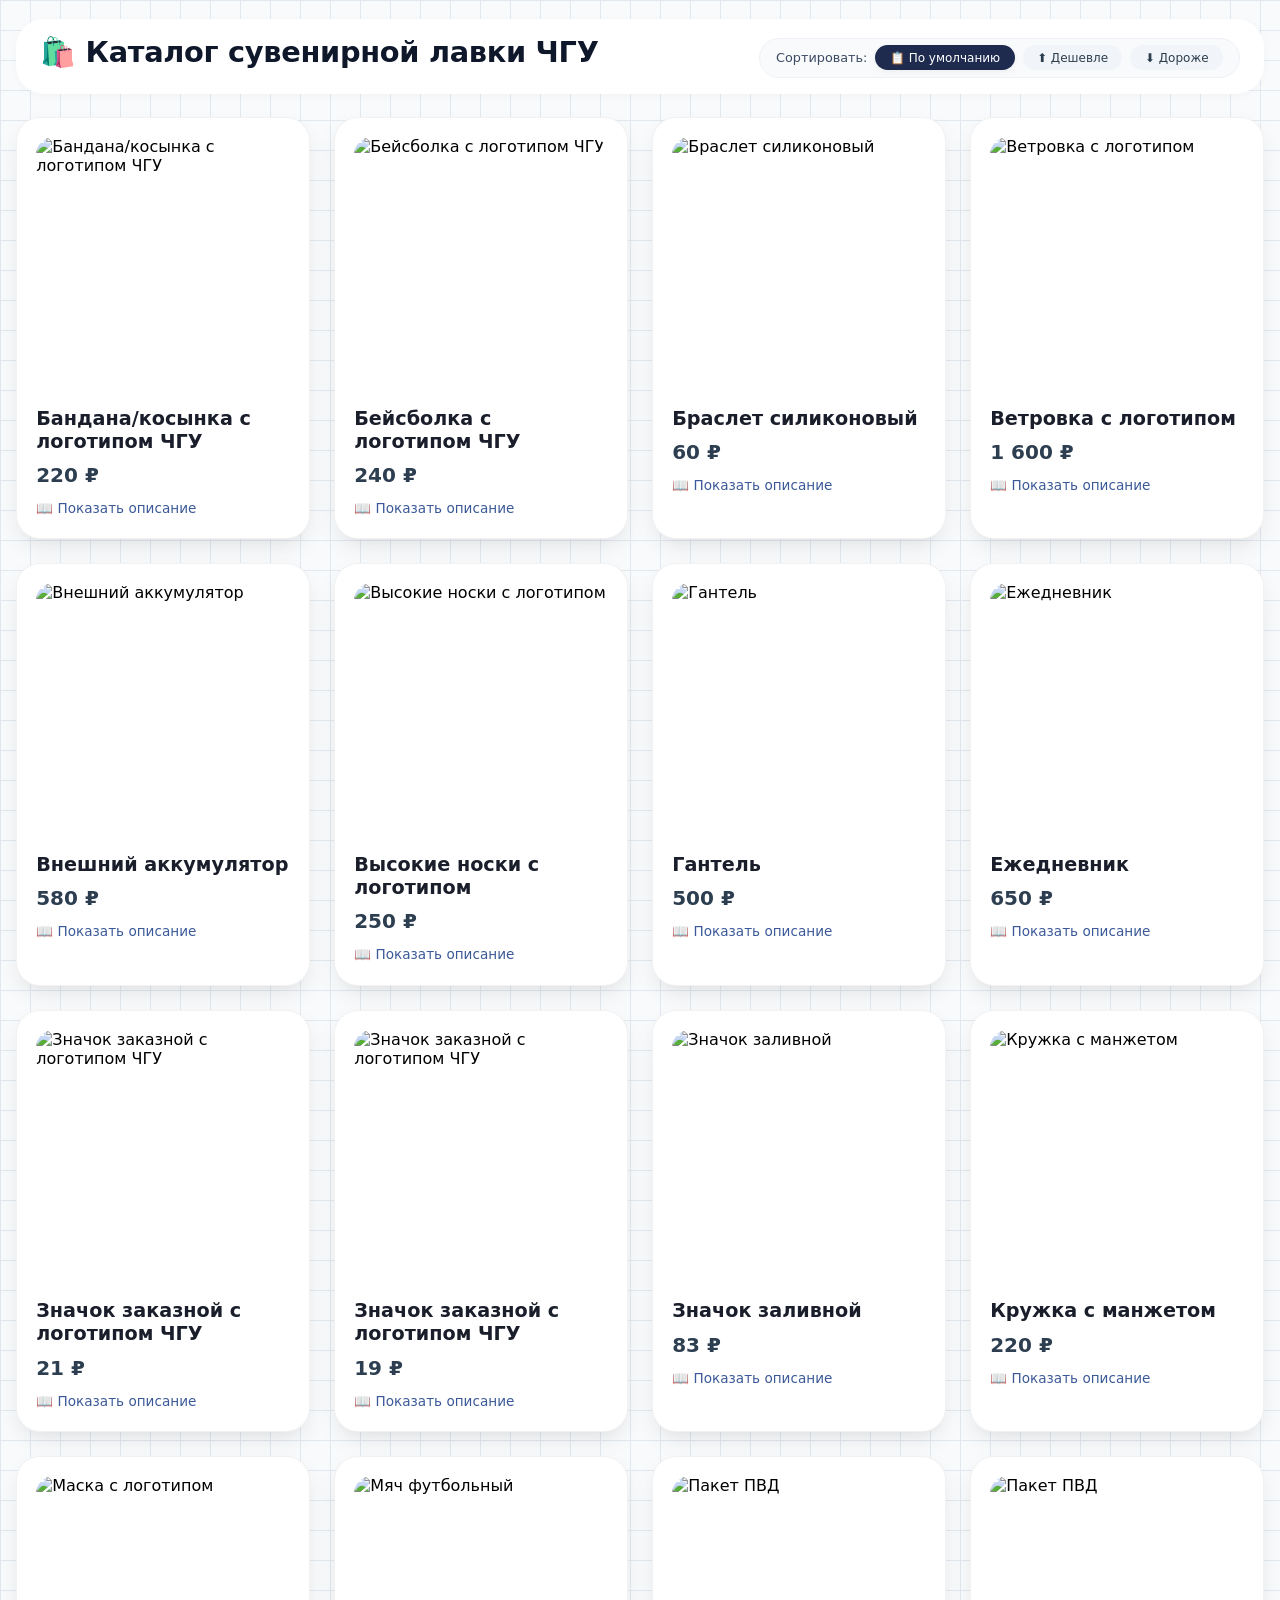
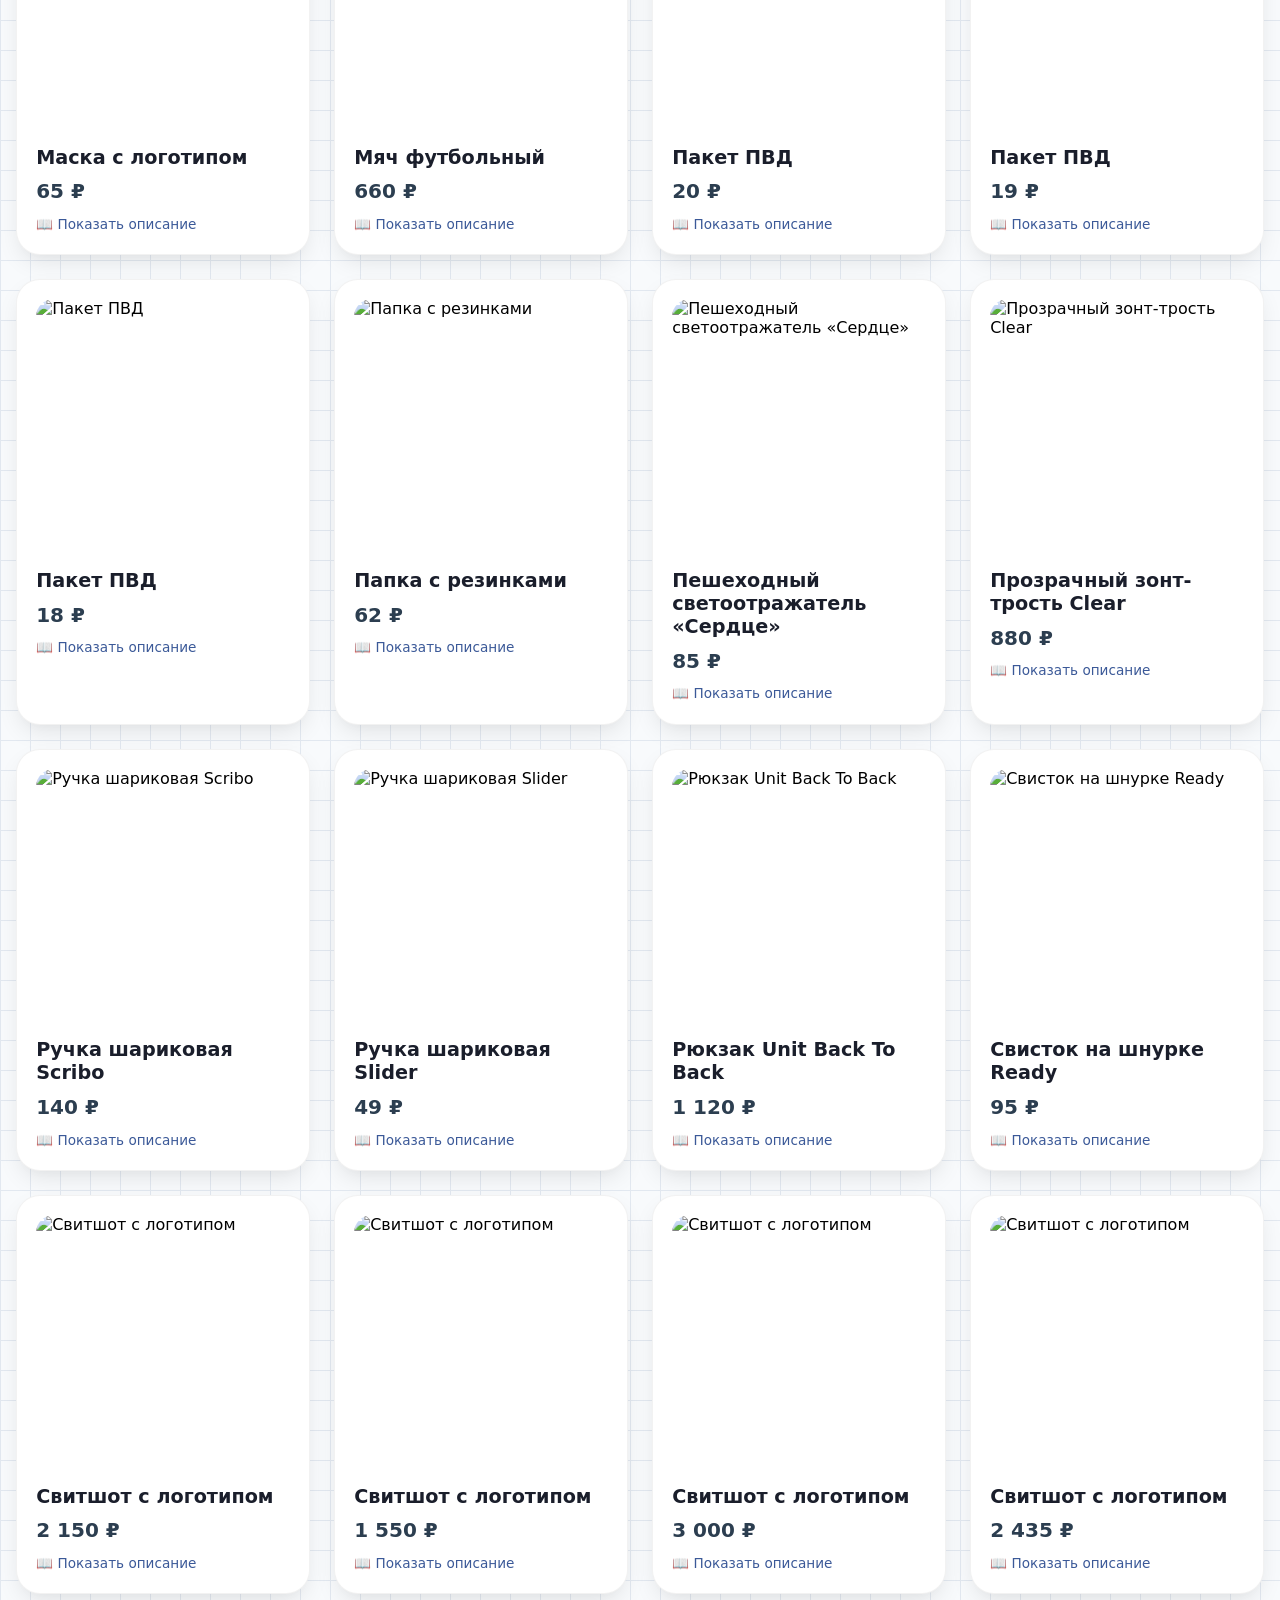
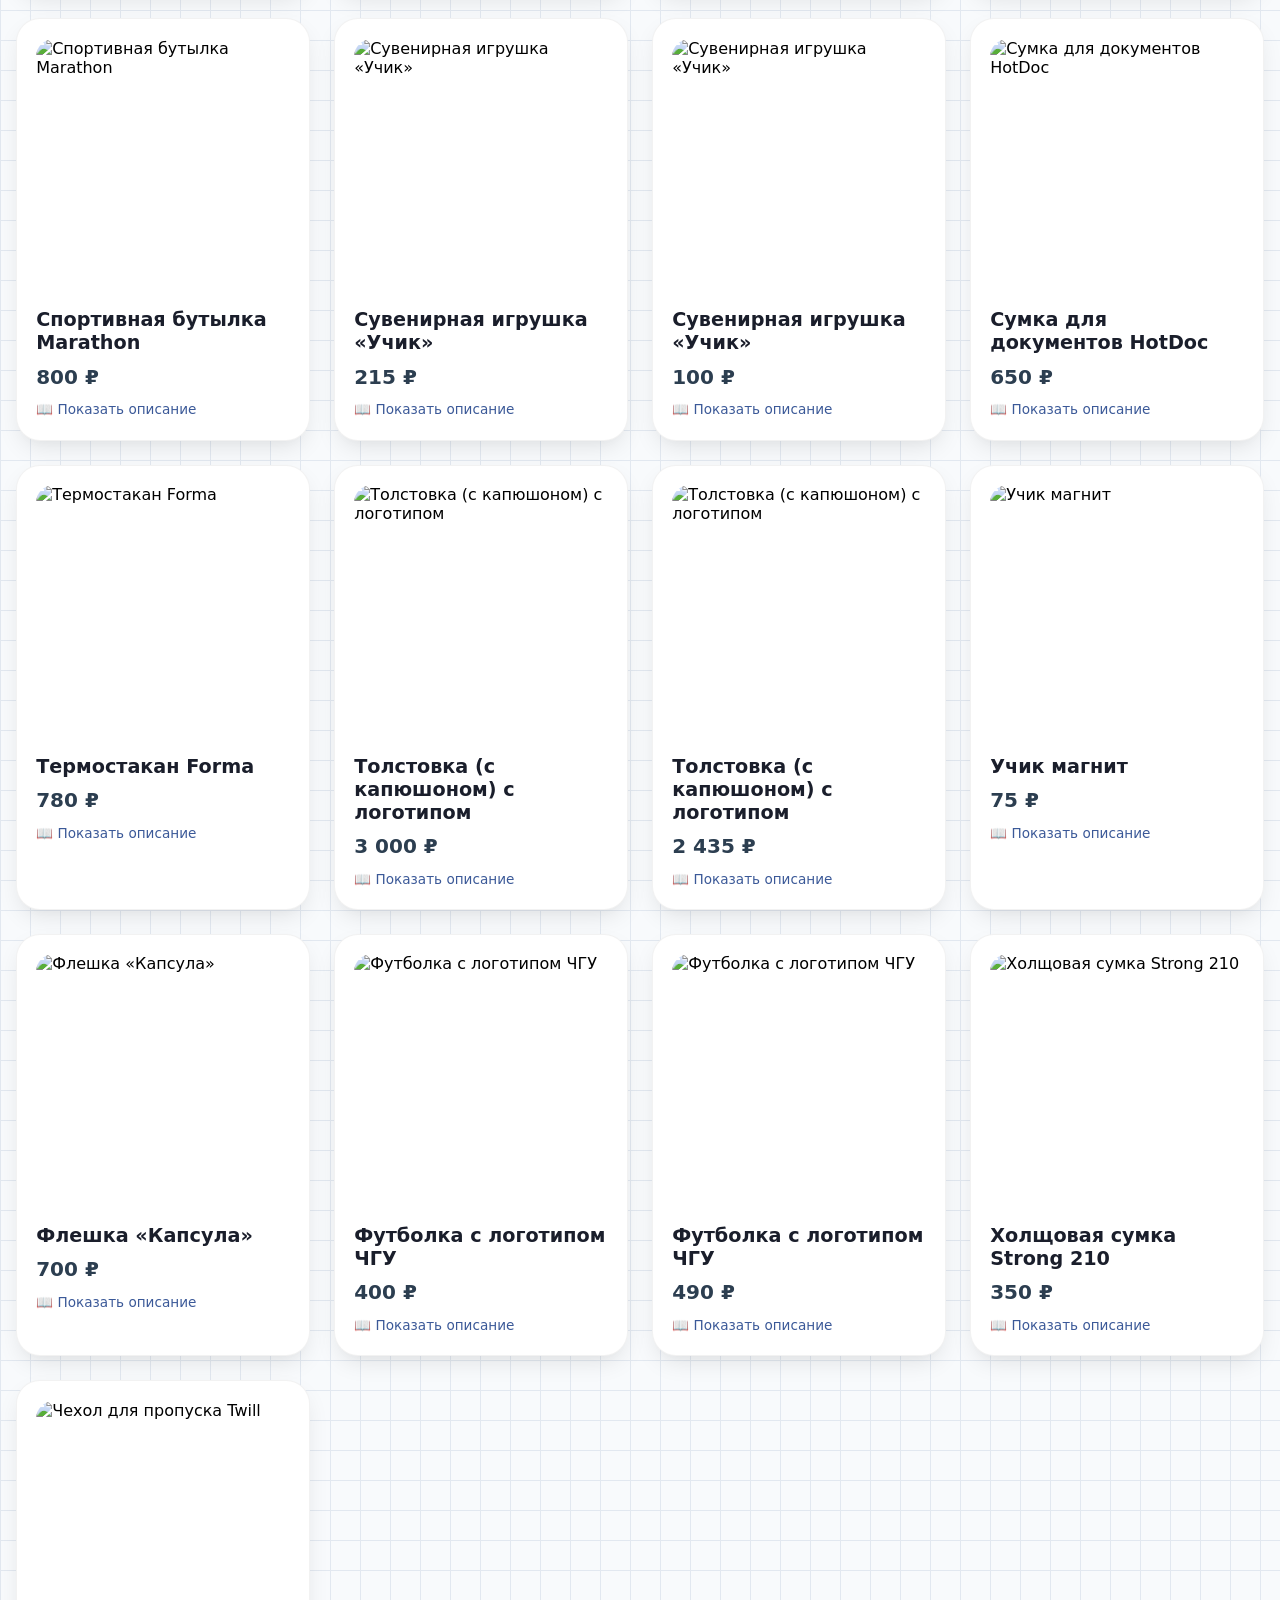
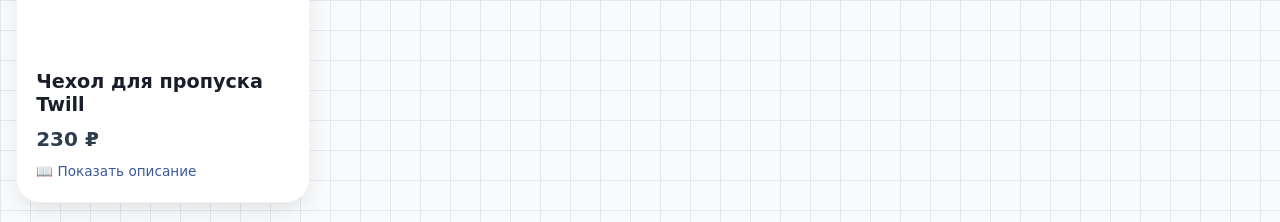
==== index.html @ 4b24e2fd "Add files via upload" ====
<!DOCTYPE html>
<html lang="ru">
<head>
    <meta charset="UTF-8">
    <meta name="viewport" content="width=device-width, initial-scale=1.0, maximum-scale=1.0, user-scalable=yes, viewport-fit=cover">
    <meta http-equiv="Cache-Control" content="no-cache, no-store, must-revalidate">
    <meta http-equiv="Pragma" content="no-cache">
    <meta http-equiv="Expires" content="0">
    <title>Маркет · Каталог</title>
    <link rel="stylesheet" href="style.css">
</head>
<body>
    <div class="app-layout">

        <section class="products-container">
            <div class="shop-header">
                <h1>🛍️ Каталог сувенирной лавки ЧГУ</h1>
                <div class="sort-bar">
                    <span class="sort-label">Сортировать:</span>
                    <button class="sort-btn active" data-sort="default">📋 По умолчанию</button>
                    <button class="sort-btn" data-sort="asc">⬆️ Дешевле</button>
                    <button class="sort-btn" data-sort="desc">⬇️ Дороже</button>
                </div>
            </div>
            <div id="productsGrid" class="products-grid">
                <div style="text-align: center; padding: 2rem;">Загрузка товаров...</div>
            </div>
        </section>

    </div>

    <script src="script.js"></script>
</body>
</html>
---- style.css ----
* {
    margin: 0;
    padding: 0;
    box-sizing: border-box;
    font-family: system-ui, 'Segoe UI', Roboto, 'Helvetica Neue', sans-serif;
}

body {
    background: #f8fafc;
    background-image: linear-gradient(to right, #e2e8f0 1px, transparent 1px),
                      linear-gradient(to bottom, #e2e8f0 1px, transparent 1px);
    background-size: 30px 30px;
    display: flex;
    flex-direction: column;
    align-items: center;
    padding: 1.2rem 1rem;
    min-height: 100vh;
}

.app-layout {
    display: flex;
    gap: 1.5rem;
    width: 100%;
    max-width: 1400px;
    align-items: flex-start;
}

.products-container {
    flex: 1;
    display: flex;
    flex-direction: column;
    gap: 1.2rem;
}

.shop-header {
    display: flex;
    justify-content: space-between;
    align-items: baseline;
    flex-wrap: wrap;
    gap: 1rem;
    margin-bottom: 0.25rem;
    background: white;
    padding: 1rem 1.5rem;
    border-radius: 28px;
    box-shadow: 0 2px 8px rgba(0,0,0,0.03);
}

.shop-header h1 {
    font-weight: 700;
    font-size: 1.8rem;
    color: #0f172a;
    letter-spacing: -0.3px;
}

.sort-bar {
    display: flex;
    align-items: center;
    gap: 0.5rem;
    background: #f8fafc;
    padding: 0.4rem 1rem;
    border-radius: 48px;
    border: 1px solid #eef2f8;
}

.sort-label {
    font-size: 0.8rem;
    color: #3b4a62;
    font-weight: 500;
}

.sort-btn {
    background: #f1f4f9;
    border: none;
    padding: 0.35rem 0.9rem;
    border-radius: 32px;
    font-size: 0.75rem;
    font-weight: 500;
    cursor: pointer;
    color: #2c3e4e;
    transition: all 0.2s ease;
}

.sort-btn.active {
    background: #1e2b4f;
    color: white;
    box-shadow: 0 2px 6px rgba(0,0,0,0.05);
}

.sort-btn:hover:not(.active) {
    background: #e4e9f2;
}

.products-grid {
    display: grid;
    grid-template-columns: repeat(auto-fill, minmax(280px, 1fr));
    gap: 1.5rem;
}

.product-card {
    background: white;
    border-radius: 24px;
    padding: 1.2rem;
    box-shadow: 0 10px 25px -5px rgba(0, 0, 0, 0.1), 0 8px 10px -6px rgba(0, 0, 0, 0.02);
    transition: transform 0.2s ease, box-shadow 0.2s ease;
    display: flex;
    flex-direction: column;
    border: 1px solid rgba(0,0,0,0.05);
}

.product-card:hover {
    transform: translateY(-5px);
    box-shadow: 0 20px 35px -8px rgba(0, 0, 0, 0.15), 0 10px 15px -6px rgba(0, 0, 0, 0.05);
}

.product-card img {
    width: 100%;
    aspect-ratio: 1 / 1;
    object-fit: contain;
    border-radius: 18px;
    background: white;
    margin-bottom: 1rem;
}

.product-card h3 {
    font-size: 1.2rem;
    font-weight: 600;
    margin-bottom: 0.25rem;
    color: #1a1e2b;
}

.product-card .price {
    font-weight: 700;
    font-size: 1.25rem;
    color: #2c3e50;
    margin: 0.4rem 0 0.6rem;
}

.product-card .stock {
    font-size: 0.8rem;
    color: #22c55e;
    background: #f0fdf4;
    display: inline-block;
    padding: 0.2rem 0.6rem;
    border-radius: 20px;
    margin-bottom: 0.5rem;
    width: fit-content;
}

.product-card .stock.out {
    color: #ef4444;
    background: #fef2f2;
}

.desc-toggle {
    font-size: 0.85rem;
    color: #3b5998;
    background: none;
    border: none;
    cursor: pointer;
    font-weight: 500;
    padding: 0.2rem 0;
    display: inline-flex;
    align-items: center;
    gap: 0.3rem;
    align-self: flex-start;
}

.product-description {
    margin-top: 0.6rem;
    font-size: 0.85rem;
    color: #444b5c;
    line-height: 1.45;
    background: #f8fafd;
    padding: 0.7rem;
    border-radius: 14px;
    display: none;
}

.product-description.show {
    display: block;
}

@media (max-width: 780px) {
    body {
        padding: 1rem;
    }
    .app-layout {
        flex-direction: column;
        gap: 1.2rem;
    }
    .products-grid {
        grid-template-columns: repeat(auto-fill, minmax(240px, 1fr));
        gap: 1rem;
    }
    .shop-header h1 {
        font-size: 1.6rem;
    }
    .shop-header {
        padding: 0.8rem 1.2rem;
    }
    .sort-bar {
        padding: 0.3rem 0.9rem;
    }
    .sort-btn {
        padding: 0.25rem 0.7rem;
        font-size: 0.7rem;
    }
}

@media (max-width: 480px) {
    .products-grid {
        grid-template-columns: 1fr;
    }
    .product-card {
        padding: 1rem;
    }
}
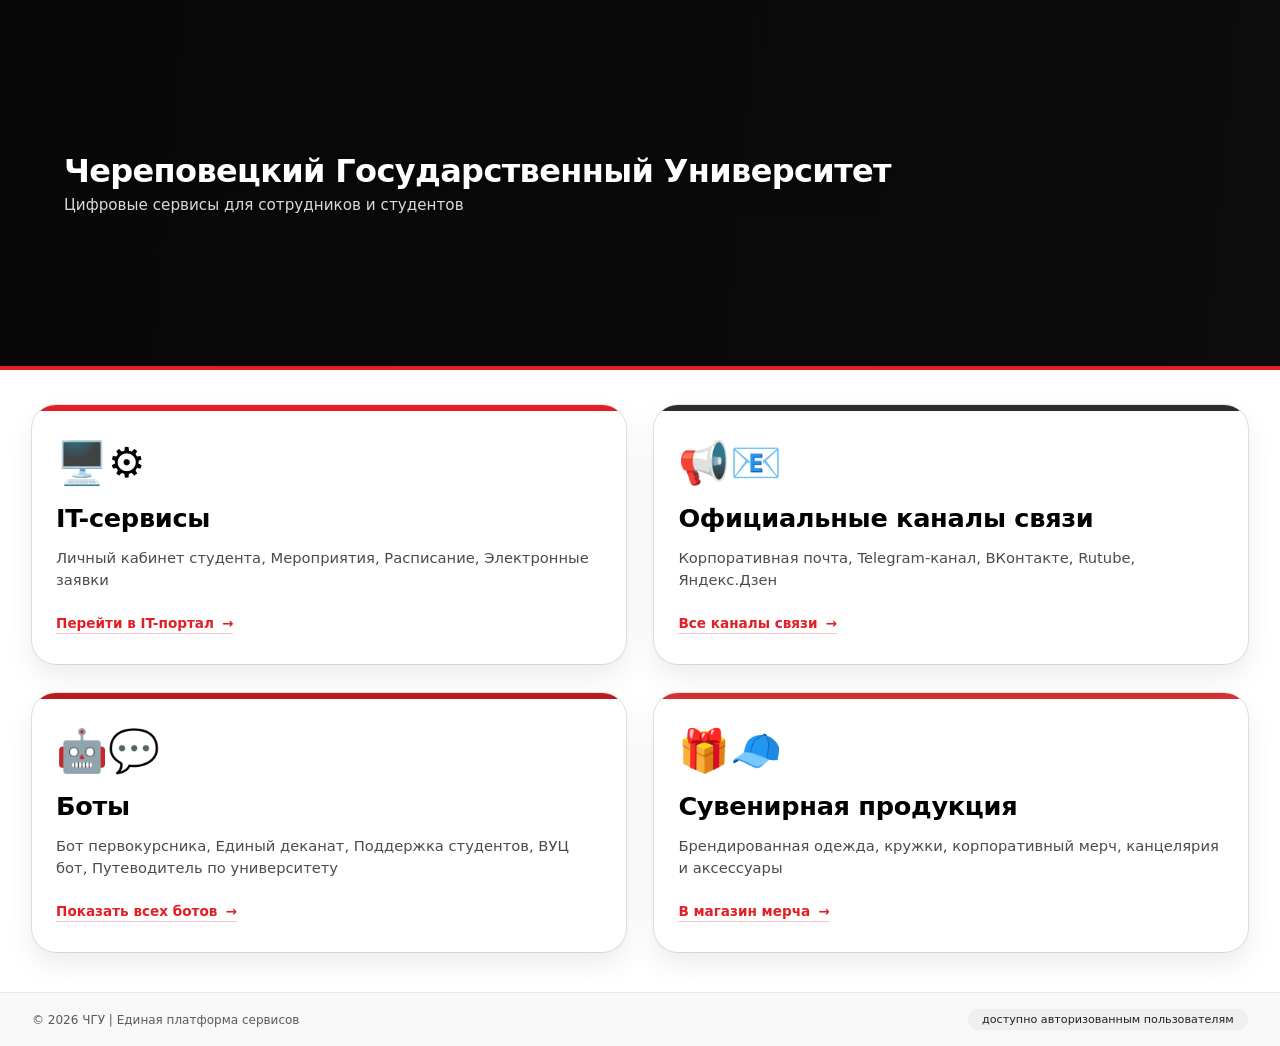
==== commit a56debc8: "Add files via upload" ====
--- a/index.html
+++ b/index.html
@@ -2,33 +2,74 @@
 <html lang="ru">
 <head>
     <meta charset="UTF-8">
-    <meta name="viewport" content="width=device-width, initial-scale=1.0, maximum-scale=1.0, user-scalable=yes, viewport-fit=cover">
-    <meta http-equiv="Cache-Control" content="no-cache, no-store, must-revalidate">
-    <meta http-equiv="Pragma" content="no-cache">
-    <meta http-equiv="Expires" content="0">
-    <title>Маркет · Каталог</title>
-    <link rel="stylesheet" href="style.css">
+    <meta name="viewport" content="width=device-width, initial-scale=1.0, user-scalable=yes, viewport-fit=cover">
+    <title>ЧГУ | Панель сервисов</title>
+    <link rel="stylesheet" href="css/main.css">
+    <link rel="stylesheet" href="css/responsive.css">
 </head>
 <body>
-    <div class="app-layout">
+    <div class="page-wrapper">
+        <div class="brand-header">
+            <div class="header-overlay">
+                <h1>Череповецкий Государственный Университет</h1>
+                <p>Цифровые сервисы для сотрудников и студентов</p>
+            </div>
+        </div>
 
-        <section class="products-container">
-            <div class="shop-header">
-                <h1>🛍️ Каталог сувенирной лавки ЧГУ</h1>
-                <div class="sort-bar">
-                    <span class="sort-label">Сортировать:</span>
-                    <button class="sort-btn active" data-sort="default">📋 По умолчанию</button>
-                    <button class="sort-btn" data-sort="asc">⬆️ Дешевле</button>
-                    <button class="sort-btn" data-sort="desc">⬇️ Дороже</button>
+        <div class="services-grid">
+            <!-- IT-сервисы -->
+            <div class="service-card" data-service="it-services">
+                <div class="card-accent"></div>
+                <div class="card-content">
+                    <div class="card-icon">🖥️⚙️</div>
+                    <div class="card-title">IT-сервисы</div>
+                    <div class="card-description">Личный кабинет студента, Мероприятия, Расписание, Электронные заявки</div>
+                    <span class="card-link">Перейти в IT-портал <span>→</span></span>
                 </div>
             </div>
-            <div id="productsGrid" class="products-grid">
-                <div style="text-align: center; padding: 2rem;">Загрузка товаров...</div>
+
+            <!-- Официальные каналы связи -->
+            <div class="service-card" data-service="official-channels">
+                <div class="card-accent"></div>
+                <div class="card-content">
+                    <div class="card-icon">📢📧</div>
+                    <div class="card-title">Официальные каналы связи</div>
+                    <div class="card-description">Корпоративная почта, Telegram-канал, ВКонтакте, Rutube, Яндекс.Дзен</div>
+                    <span class="card-link">Все каналы связи <span>→</span></span>
+                </div>
             </div>
-        </section>
 
+            <!-- Боты -->
+            <div class="service-card" data-service="bots">
+                <div class="card-accent"></div>
+                <div class="card-content">
+                    <div class="card-icon">🤖💬</div>
+                    <div class="card-title">Боты</div>
+                    <div class="card-description">Бот первокурсника, Единый деканат, Поддержка студентов, ВУЦ бот, Путеводитель по университету</div>
+                    <span class="card-link">Показать всех ботов <span>→</span></span>
+                </div>
+            </div>
+
+            <!-- Сувенирная продукция -->
+            <div class="service-card" data-service="merch" data-url="merch/index.html">
+                <div class="card-accent"></div>
+                <div class="card-content">
+                    <div class="card-icon">🎁🧢</div>
+                    <div class="card-title">Сувенирная продукция</div>
+                    <div class="card-description">Брендированная одежда, кружки, корпоративный мерч, канцелярия и аксессуары</div>
+                    <span class="card-link">В магазин мерча <span>→</span></span>
+                </div>
+            </div>
+        </div>
+
+        <div class="footer-note">
+            <span>© 2026 ЧГУ | Единая платформа сервисов</span>
+            <div class="badge-mini">доступно авторизованным пользователям</div>
+        </div>
     </div>
 
-    <script src="script.js"></script>
+    <div id="toastMsg" class="toast-message"></div>
+
+    <script src="js/main.js"></script>
 </body>
 </html>
--- a/css/main.css
+++ b/css/main.css
@@ -0,0 +1,209 @@
+* {
+    margin: 0;
+    padding: 0;
+    box-sizing: border-box;
+}
+
+html, body {
+    height: 100%;
+}
+
+body {
+    background: #ffffff;
+    font-family: 'Inter', system-ui, -apple-system, 'Segoe UI', Roboto, 'Helvetica Neue', sans-serif;
+}
+
+.page-wrapper {
+    display: flex;
+    flex-direction: column;
+    min-height: 100vh;
+}
+
+.brand-header {
+    position: relative;
+    background: #1a1a1a;
+    background-image: url('https://sun9-79.userapi.com/HojrFAPC_vehK0AlEPEb5sfkSGYuWsIWeViC6Q/bpzUmNObzbA.jpg');
+    background-size: auto 370px;
+    background-position: top center;
+    background-repeat: no-repeat;
+    height: 370px;
+    border-bottom: 4px solid #e31e24;
+    isolation: isolate;
+    display: flex;
+    flex-direction: column;
+    justify-content: center;
+    padding: 0 4rem;
+}
+
+.header-overlay {
+    position: absolute;
+    top: 0;
+    left: 0;
+    width: 100%;
+    height: 100%;
+    background: linear-gradient(95deg, rgba(0,0,0,0.7) 0%, rgba(0,0,0,0.55) 100%);
+    display: flex;
+    flex-direction: column;
+    justify-content: center;
+    padding: 0 4rem;
+    z-index: 1;
+}
+
+.header-overlay h1 {
+    font-size: 2rem;
+    font-weight: 700;
+    letter-spacing: -0.02em;
+    color: #ffffff;
+    margin-bottom: 0.35rem;
+    text-shadow: 0 2px 5px rgba(0,0,0,0.3);
+}
+
+.header-overlay p {
+    color: rgba(255,255,255,0.85);
+    font-size: 0.95rem;
+    font-weight: 500;
+    text-shadow: 0 1px 2px rgba(0,0,0,0.2);
+    backdrop-filter: blur(2px);
+    display: inline-block;
+}
+
+.services-grid {
+    display: grid;
+    grid-template-columns: repeat(2, 1fr);
+    gap: 1.8rem;
+    padding: 2.2rem 2rem 2.5rem 2rem;
+    max-width: 1280px;
+    width: 100%;
+    margin: 0 auto;
+    flex: 1;
+}
+
+.service-card {
+    background: #ffffff;
+    border-radius: 1.5rem;
+    box-shadow: 0 12px 28px rgba(0, 0, 0, 0.08), 0 0 0 1px #e5e5e5;
+    transition: transform 0.25s cubic-bezier(0.2, 0, 0, 1), box-shadow 0.25s;
+    overflow: hidden;
+    cursor: pointer;
+    display: flex;
+    flex-direction: column;
+}
+
+.service-card:hover {
+    transform: translateY(-6px);
+    box-shadow: 0 25px 35px -12px rgba(0, 0, 0, 0.15), 0 0 0 1px #d0d0d0;
+}
+
+.service-card:active {
+    transform: scale(0.98);
+}
+
+.card-accent {
+    height: 6px;
+    width: 100%;
+    background: #e31e24;
+}
+
+.service-card:nth-child(1) .card-accent { background: #e31e24; }
+.service-card:nth-child(2) .card-accent { background: #2c2c2c; }
+.service-card:nth-child(3) .card-accent { background: #b91c1c; }
+.service-card:nth-child(4) .card-accent { background: #d32f2f; }
+
+.card-content {
+    padding: 1.7rem 1.5rem 1.9rem 1.5rem;
+    flex: 1;
+    display: flex;
+    flex-direction: column;
+}
+
+.card-icon {
+    font-size: 2.6rem;
+    margin-bottom: 1rem;
+    display: inline-block;
+}
+
+.card-title {
+    font-size: 1.6rem;
+    font-weight: 700;
+    color: #000000;
+    letter-spacing: -0.3px;
+    margin-bottom: 0.8rem;
+    line-height: 1.2;
+}
+
+.card-description {
+    font-size: 0.92rem;
+    color: #4b4b4b;
+    line-height: 1.5;
+    margin-bottom: 1.5rem;
+    flex: 1;
+}
+
+.card-link {
+    display: inline-flex;
+    align-items: center;
+    gap: 0.5rem;
+    font-weight: 600;
+    font-size: 0.85rem;
+    color: #e31e24;
+    text-decoration: none;
+    border-bottom: 1.5px solid rgba(227, 30, 36, 0.25);
+    transition: gap 0.2s, border-color 0.2s;
+    width: fit-content;
+    padding-bottom: 2px;
+}
+
+.card-link:hover {
+    gap: 0.75rem;
+    border-bottom-color: #e31e24;
+    color: #b11218;
+}
+
+.footer-note {
+    background: #f8f8f8;
+    border-top: 1px solid #eaeaea;
+    padding: 1rem 2rem;
+    display: flex;
+    justify-content: space-between;
+    align-items: center;
+    flex-wrap: wrap;
+    gap: 0.75rem;
+    font-size: 0.75rem;
+    color: #5a5a5a;
+    width: 100%;
+}
+
+.badge-mini {
+    background: #efefef;
+    padding: 0.25rem 0.9rem;
+    border-radius: 40px;
+    font-size: 0.7rem;
+    color: #1f1f1f;
+    font-weight: 500;
+}
+
+.toast-message {
+    position: fixed;
+    bottom: 24px;
+    left: 50%;
+    transform: translateX(-50%) scale(0.9);
+    background: rgba(0,0,0,0.85);
+    color: white;
+    padding: 12px 24px;
+    border-radius: 60px;
+    font-size: 0.85rem;
+    font-weight: 500;
+    box-shadow: 0 12px 28px rgba(0,0,0,0.25);
+    z-index: 1200;
+    opacity: 0;
+    transition: opacity 0.2s, transform 0.2s;
+    pointer-events: none;
+    backdrop-filter: blur(8px);
+    border-left: 4px solid #e31e24;
+    white-space: nowrap;
+}
+
+.toast-message.show {
+    opacity: 1;
+    transform: translateX(-50%) scale(1);
+}
--- a/css/responsive.css
+++ b/css/responsive.css
@@ -0,0 +1,70 @@
+@media (max-width: 780px) {
+    .services-grid {
+        gap: 1.2rem;
+        padding: 1.5rem;
+    }
+    .card-title {
+        font-size: 1.4rem;
+    }
+    .brand-header {
+        padding: 3rem 1.5rem;
+        height: 280px;
+    }
+}
+
+@media (max-width: 640px) {
+    .services-grid {
+        grid-template-columns: 1fr;
+        gap: 1rem;
+        padding: 1.2rem;
+    }
+    .brand-header h1 {
+        font-size: 1.4rem;
+    }
+    .brand-header p {
+        font-size: 0.8rem;
+    }
+    .brand-header {
+        padding: 2rem 1.2rem;
+        height: 220px;
+    }
+    .card-title {
+        font-size: 1.3rem;
+    }
+    .card-content {
+        padding: 1.2rem;
+    }
+    .card-icon {
+        font-size: 2rem;
+    }
+    .footer-note {
+        padding: 0.8rem 1rem;
+        flex-direction: column;
+        text-align: center;
+        gap: 0.5rem;
+        font-size: 0.7rem;
+    }
+}
+
+@media (max-width: 400px) {
+    .brand-header h1 {
+        font-size: 1.2rem;
+    }
+    .brand-header {
+        padding: 1.5rem 1rem;
+        height: 180px;
+    }
+    .services-grid {
+        padding: 1rem;
+        gap: 0.8rem;
+    }
+    .card-title {
+        font-size: 1.2rem;
+    }
+    .card-description {
+        font-size: 0.8rem;
+    }
+    .card-link {
+        font-size: 0.75rem;
+    }
+}
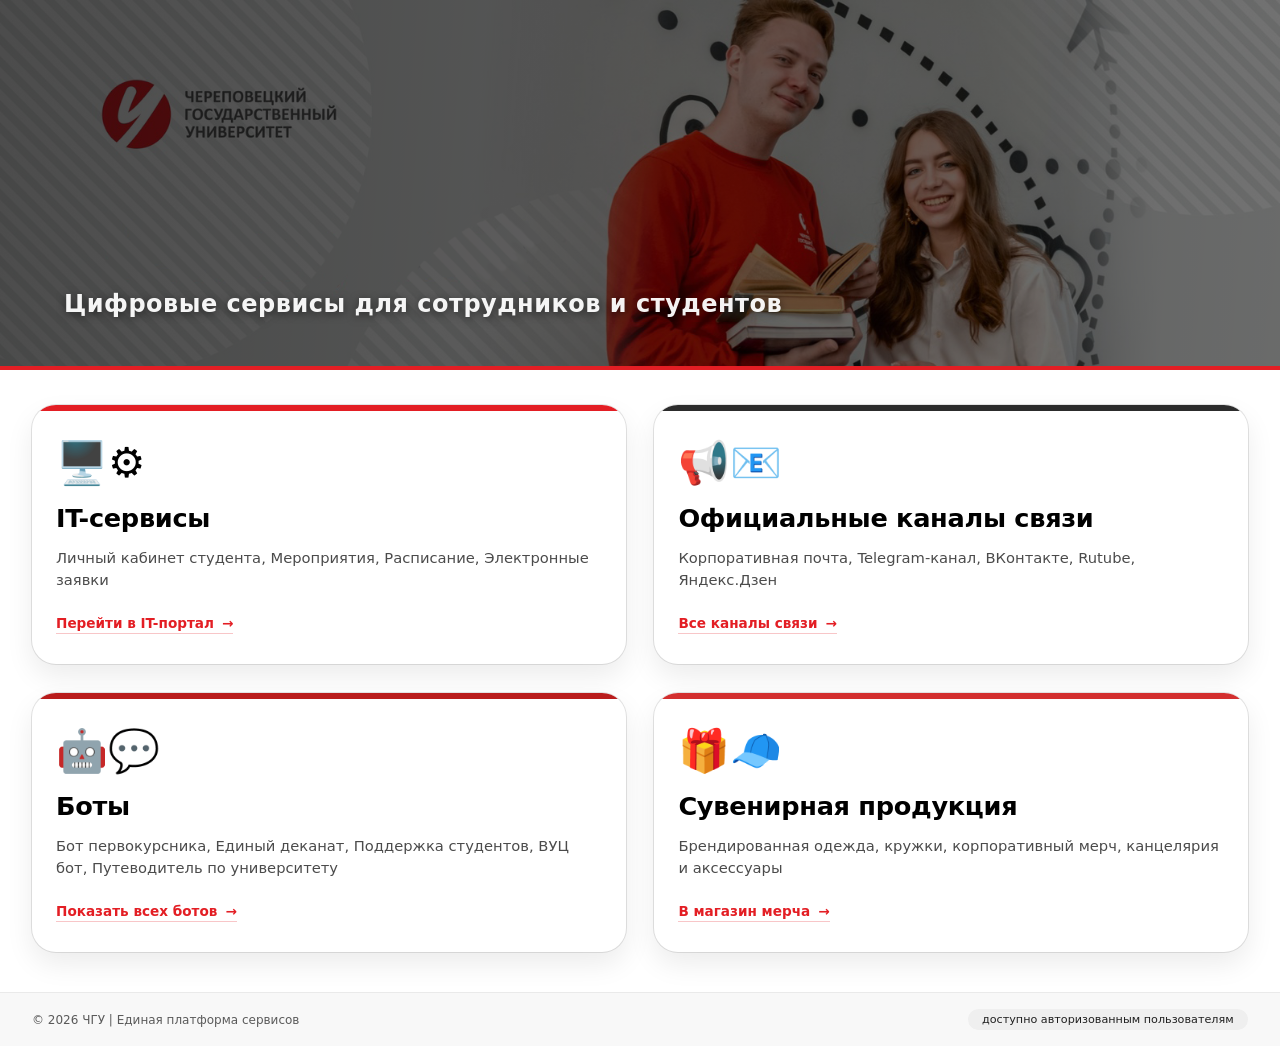
==== commit c51abef8: "Add files via upload" ====
--- a/index.html
+++ b/index.html
@@ -11,7 +11,6 @@
     <div class="page-wrapper">
         <div class="brand-header">
             <div class="header-overlay">
-                <h1>Череповецкий Государственный Университет</h1>
                 <p>Цифровые сервисы для сотрудников и студентов</p>
             </div>
         </div>
--- a/css/main.css
+++ b/css/main.css
@@ -22,11 +22,11 @@
 .brand-header {
     position: relative;
     background: #1a1a1a;
-    background-image: url('https://sun9-79.userapi.com/HojrFAPC_vehK0AlEPEb5sfkSGYuWsIWeViC6Q/bpzUmNObzbA.jpg');
-    background-size: auto 370px;
+    background-image: url('../images/bpzUmNObzbA.png');
     background-position: top center;
     background-repeat: no-repeat;
     height: 370px;
+    background-size: cover;
     border-bottom: 4px solid #e31e24;
     isolation: isolate;
     display: flex;
@@ -44,27 +44,17 @@
     background: linear-gradient(95deg, rgba(0,0,0,0.7) 0%, rgba(0,0,0,0.55) 100%);
     display: flex;
     flex-direction: column;
-    justify-content: center;
-    padding: 0 4rem;
+    justify-content: flex-end;
+    padding: 0 4rem 3rem 4rem;
     z-index: 1;
 }
 
-.header-overlay h1 {
-    font-size: 2rem;
-    font-weight: 700;
-    letter-spacing: -0.02em;
-    color: #ffffff;
-    margin-bottom: 0.35rem;
-    text-shadow: 0 2px 5px rgba(0,0,0,0.3);
-}
-
 .header-overlay p {
-    color: rgba(255,255,255,0.85);
-    font-size: 0.95rem;
-    font-weight: 500;
-    text-shadow: 0 1px 2px rgba(0,0,0,0.2);
-    backdrop-filter: blur(2px);
-    display: inline-block;
+    color: rgba(255,255,255,0.95);
+    font-size: 1.5rem;
+    font-weight: 600;
+    text-shadow: 0 2px 8px rgba(0,0,0,0.5);
+    letter-spacing: 0.5px;
 }
 
 .services-grid {
--- a/css/responsive.css
+++ b/css/responsive.css
@@ -10,6 +10,12 @@
         padding: 3rem 1.5rem;
         height: 280px;
     }
+    .header-overlay {
+        padding: 0 1.5rem 2.5rem 1.5rem;
+    }
+    .header-overlay p {
+        font-size: 1.3rem;
+    }
 }
 
 @media (max-width: 640px) {
@@ -18,15 +24,15 @@
         gap: 1rem;
         padding: 1.2rem;
     }
+    .brand-header {
+        padding: 2rem 1.2rem;
+        height: 220px;
+    }
     .brand-header h1 {
         font-size: 1.4rem;
     }
     .brand-header p {
         font-size: 0.8rem;
-    }
-    .brand-header {
-        padding: 2rem 1.2rem;
-        height: 220px;
     }
     .card-title {
         font-size: 1.3rem;
@@ -43,6 +49,12 @@
         text-align: center;
         gap: 0.5rem;
         font-size: 0.7rem;
+    }
+    .header-overlay {
+        padding: 0 1.5rem 2rem 1.5rem;
+    }
+    .header-overlay p {
+        font-size: 1.1rem;
     }
 }
 
@@ -67,4 +79,10 @@
     .card-link {
         font-size: 0.75rem;
     }
+    .header-overlay {
+        padding: 0 1rem 1.5rem 1rem;
+    }
+    .header-overlay p {
+        font-size: 0.95rem;
+    }
 }
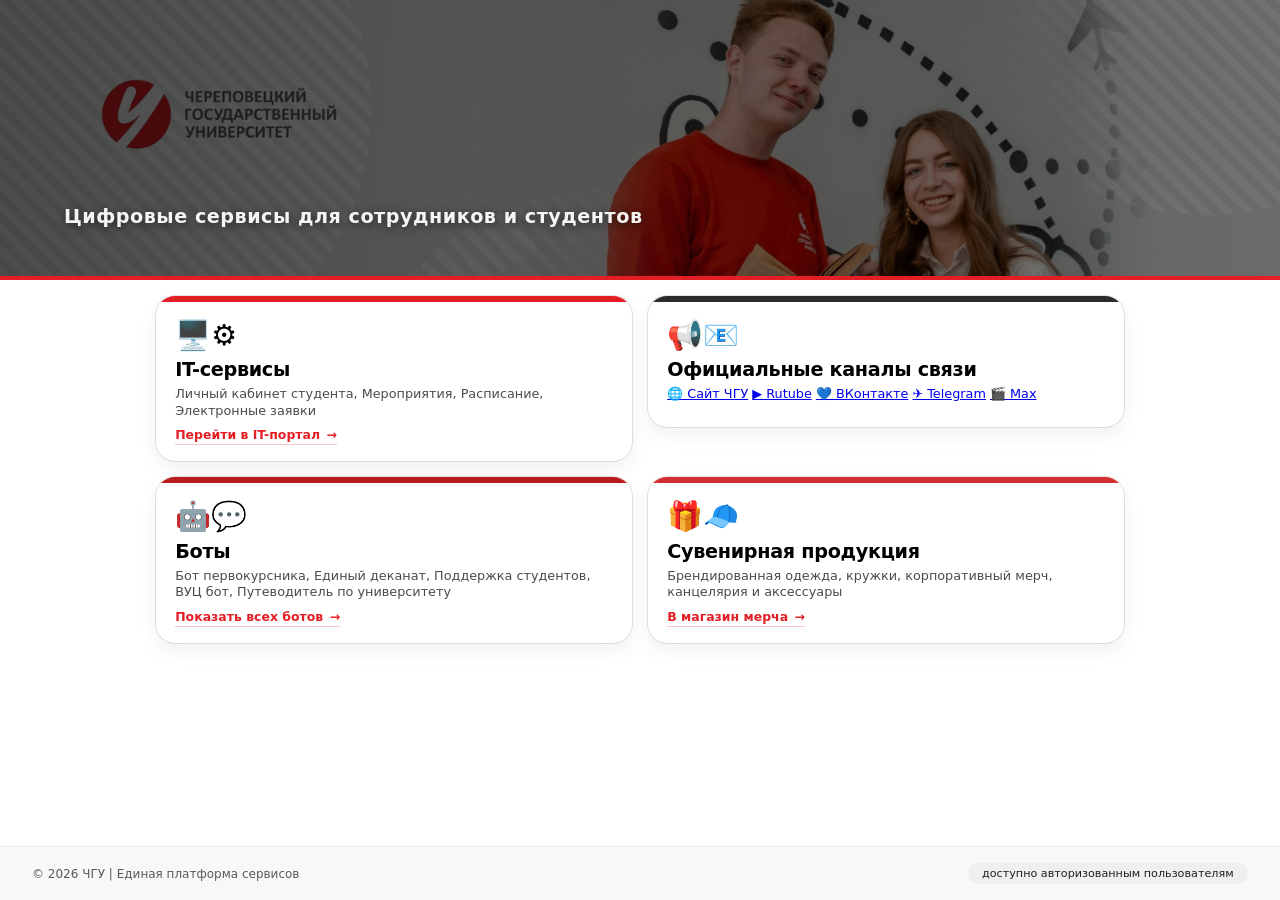
==== commit ef6b6261: "Update index.html" ====
--- a/index.html
+++ b/index.html
@@ -28,13 +28,18 @@
             </div>
 
             <!-- Официальные каналы связи -->
-            <div class="service-card" data-service="official-channels">
+            <div class="service-card" data-service="official-channels" data-url="https://www.chsu.ru">
                 <div class="card-accent"></div>
                 <div class="card-content">
                     <div class="card-icon">📢📧</div>
                     <div class="card-title">Официальные каналы связи</div>
-                    <div class="card-description">Корпоративная почта, Telegram-канал, ВКонтакте, Rutube, Яндекс.Дзен</div>
-                    <span class="card-link">Все каналы связи <span>→</span></span>
+                    <div class="card-description">
+                        <a href="https://www.chsu.ru" target="_blank" class="channel-link">🌐 Сайт ЧГУ</a>
+                        <a href="https://rutube.ru/channel/25388328/" target="_blank" class="channel-link">▶️ Rutube</a>
+                        <a href="https://vk.com/chsu35" target="_blank" class="channel-link">💙 ВКонтакте</a>
+                        <a href="https://t.me/s/chsu_35" target="_blank" class="channel-link">✈️ Telegram</a>
+                        <a href="https://max.ru/id3528051834_biz" target="_blank" class="channel-link">🎬 Max</a>
+                    </div>
                 </div>
             </div>
 
@@ -71,4 +76,4 @@
 
     <script src="js/main.js"></script>
 </body>
-</html>+</html>
--- a/css/main.css
+++ b/css/main.css
@@ -25,7 +25,7 @@
     background-image: url('../images/bpzUmNObzbA.png');
     background-position: top center;
     background-repeat: no-repeat;
-    height: 370px;
+    height: 280px;
     background-size: cover;
     border-bottom: 4px solid #e31e24;
     isolation: isolate;
@@ -51,7 +51,7 @@
 
 .header-overlay p {
     color: rgba(255,255,255,0.95);
-    font-size: 1.5rem;
+    font-size: 1.2rem;
     font-weight: 600;
     text-shadow: 0 2px 8px rgba(0,0,0,0.5);
     letter-spacing: 0.5px;
@@ -60,23 +60,23 @@
 .services-grid {
     display: grid;
     grid-template-columns: repeat(2, 1fr);
-    gap: 1.8rem;
-    padding: 2.2rem 2rem 2.5rem 2rem;
-    max-width: 1280px;
+    gap: 1rem;
+    padding: 1rem;
+    max-width: 1000px;
     width: 100%;
     margin: 0 auto;
-    flex: 1;
 }
 
 .service-card {
     background: #ffffff;
-    border-radius: 1.5rem;
-    box-shadow: 0 12px 28px rgba(0, 0, 0, 0.08), 0 0 0 1px #e5e5e5;
+    border-radius: 1.2rem;
+    box-shadow: 0 8px 20px rgba(0, 0, 0, 0.06), 0 0 0 1px #e5e5e5;
     transition: transform 0.25s cubic-bezier(0.2, 0, 0, 1), box-shadow 0.25s;
     overflow: hidden;
     cursor: pointer;
     display: flex;
     flex-direction: column;
+    height: fit-content;
 }
 
 .service-card:hover {
@@ -100,41 +100,39 @@
 .service-card:nth-child(4) .card-accent { background: #d32f2f; }
 
 .card-content {
-    padding: 1.7rem 1.5rem 1.9rem 1.5rem;
-    flex: 1;
+    padding: 1rem 1.2rem 1rem 1.2rem;
     display: flex;
     flex-direction: column;
 }
 
 .card-icon {
-    font-size: 2.6rem;
-    margin-bottom: 1rem;
+    font-size: 1.8rem;
+    margin-bottom: 0.4rem;
     display: inline-block;
 }
 
 .card-title {
-    font-size: 1.6rem;
+    font-size: 1.2rem;
     font-weight: 700;
     color: #000000;
     letter-spacing: -0.3px;
-    margin-bottom: 0.8rem;
+    margin-bottom: 0.3rem;
     line-height: 1.2;
 }
 
 .card-description {
-    font-size: 0.92rem;
+    font-size: 0.8rem;
     color: #4b4b4b;
-    line-height: 1.5;
-    margin-bottom: 1.5rem;
-    flex: 1;
+    line-height: 1.3;
+    margin-bottom: 0.5rem;
 }
 
 .card-link {
     display: inline-flex;
     align-items: center;
-    gap: 0.5rem;
+    gap: 0.4rem;
     font-weight: 600;
-    font-size: 0.85rem;
+    font-size: 0.78rem;
     color: #e31e24;
     text-decoration: none;
     border-bottom: 1.5px solid rgba(227, 30, 36, 0.25);
@@ -161,6 +159,7 @@
     font-size: 0.75rem;
     color: #5a5a5a;
     width: 100%;
+    margin-top: auto;
 }
 
 .badge-mini {
@@ -196,4 +195,4 @@
 .toast-message.show {
     opacity: 1;
     transform: translateX(-50%) scale(1);
-}+}
--- a/css/responsive.css
+++ b/css/responsive.css
@@ -1,88 +1,169 @@
 @media (max-width: 780px) {
+    .brand-header {
+        height: 240px;
+        padding: 0 2rem;
+    }
+    .header-overlay {
+        padding: 0 2rem 2rem 2rem;
+    }
+    .header-overlay p {
+        font-size: 1.1rem;
+    }
     .services-grid {
-        gap: 1.2rem;
-        padding: 1.5rem;
+        gap: 0.9rem;
+        padding: 0.9rem;
     }
     .card-title {
-        font-size: 1.4rem;
+        font-size: 1.15rem;
     }
-    .brand-header {
-        padding: 3rem 1.5rem;
-        height: 280px;
+    .card-content {
+        padding: 1rem;
     }
-    .header-overlay {
-        padding: 0 1.5rem 2.5rem 1.5rem;
+    .card-icon {
+        font-size: 1.7rem;
     }
-    .header-overlay p {
-        font-size: 1.3rem;
+    .card-description {
+        font-size: 0.75rem;
+    }
+    .card-link {
+        font-size: 0.75rem;
     }
 }
 
 @media (max-width: 640px) {
-    .services-grid {
-        grid-template-columns: 1fr;
-        gap: 1rem;
-        padding: 1.2rem;
-    }
     .brand-header {
-        padding: 2rem 1.2rem;
-        height: 220px;
-    }
-    .brand-header h1 {
-        font-size: 1.4rem;
-    }
-    .brand-header p {
-        font-size: 0.8rem;
-    }
-    .card-title {
-        font-size: 1.3rem;
-    }
-    .card-content {
-        padding: 1.2rem;
-    }
-    .card-icon {
-        font-size: 2rem;
-    }
-    .footer-note {
-        padding: 0.8rem 1rem;
-        flex-direction: column;
-        text-align: center;
-        gap: 0.5rem;
-        font-size: 0.7rem;
-    }
-    .header-overlay {
-        padding: 0 1.5rem 2rem 1.5rem;
-    }
-    .header-overlay p {
-        font-size: 1.1rem;
-    }
-}
-
-@media (max-width: 400px) {
-    .brand-header h1 {
-        font-size: 1.2rem;
-    }
-    .brand-header {
-        padding: 1.5rem 1rem;
         height: 180px;
-    }
-    .services-grid {
-        padding: 1rem;
-        gap: 0.8rem;
-    }
-    .card-title {
-        font-size: 1.2rem;
-    }
-    .card-description {
-        font-size: 0.8rem;
-    }
-    .card-link {
-        font-size: 0.75rem;
+        padding: 0 1rem;
     }
     .header-overlay {
         padding: 0 1rem 1.5rem 1rem;
     }
     .header-overlay p {
+        font-size: 0.85rem;
+    }
+    .services-grid {
+        grid-template-columns: 1fr 1fr;
+        gap: 0.7rem;
+        padding: 0.8rem;
+    }
+    .service-card {
+        border-radius: 1rem;
+    }
+    .card-accent {
+        height: 4px;
+    }
+    .card-content {
+        padding: 0.7rem;
+    }
+    .card-icon {
+        font-size: 1.4rem;
+        margin-bottom: 0.3rem;
+    }
+    .card-title {
         font-size: 0.95rem;
+        margin-bottom: 0.3rem;
     }
-}+    .card-description {
+        font-size: 0.68rem;
+        margin-bottom: 0.5rem;
+    }
+    .card-link {
+        font-size: 0.68rem;
+    }
+    .footer-note {
+        padding: 0.6rem 0.8rem;
+        flex-direction: column;
+        text-align: center;
+        gap: 0.4rem;
+        font-size: 0.65rem;
+    }
+    .badge-mini {
+        font-size: 0.6rem;
+        padding: 0.2rem 0.6rem;
+    }
+}
+
+@media (max-width: 480px) {
+    .brand-header {
+        height: 160px;
+    }
+    .header-overlay p {
+        font-size: 0.8rem;
+    }
+    .services-grid {
+        gap: 0.6rem;
+        padding: 0.6rem;
+    }
+    .service-card {
+        border-radius: 0.9rem;
+    }
+    .card-content {
+        padding: 0.6rem;
+    }
+    .card-icon {
+        font-size: 1.2rem;
+        margin-bottom: 0.2rem;
+    }
+    .card-title {
+        font-size: 0.85rem;
+    }
+    .card-description {
+        font-size: 0.63rem;
+        margin-bottom: 0.4rem;
+    }
+    .card-link {
+        font-size: 0.63rem;
+    }
+}
+
+@media (max-width: 400px) {
+    .brand-header {
+        height: 140px;
+    }
+    .header-overlay {
+        padding: 0 0.8rem 1.2rem 0.8rem;
+    }
+    .header-overlay p {
+        font-size: 0.75rem;
+    }
+    .services-grid {
+        grid-template-columns: 1fr 1fr;
+        gap: 0.5rem;
+        padding: 0.5rem;
+    }
+    .service-card {
+        border-radius: 0.8rem;
+    }
+    .card-accent {
+        height: 3px;
+    }
+    .card-content {
+        padding: 0.5rem;
+    }
+    .card-icon {
+        font-size: 1.1rem;
+        margin-bottom: 0.2rem;
+    }
+    .card-title {
+        font-size: 0.8rem;
+        margin-bottom: 0.3rem;
+    }
+    .card-description {
+        font-size: 0.6rem;
+        margin-bottom: 0.4rem;
+        line-height: 1.3;
+    }
+    .card-link {
+        font-size: 0.6rem;
+        gap: 0.3rem;
+    }
+    .footer-note {
+        padding: 0.5rem 0.6rem;
+        gap: 0.3rem;
+        font-size: 0.6rem;
+    }
+    .badge-mini {
+        font-size: 0.55rem;
+        padding: 0.15rem 0.5rem;
+    }
+}
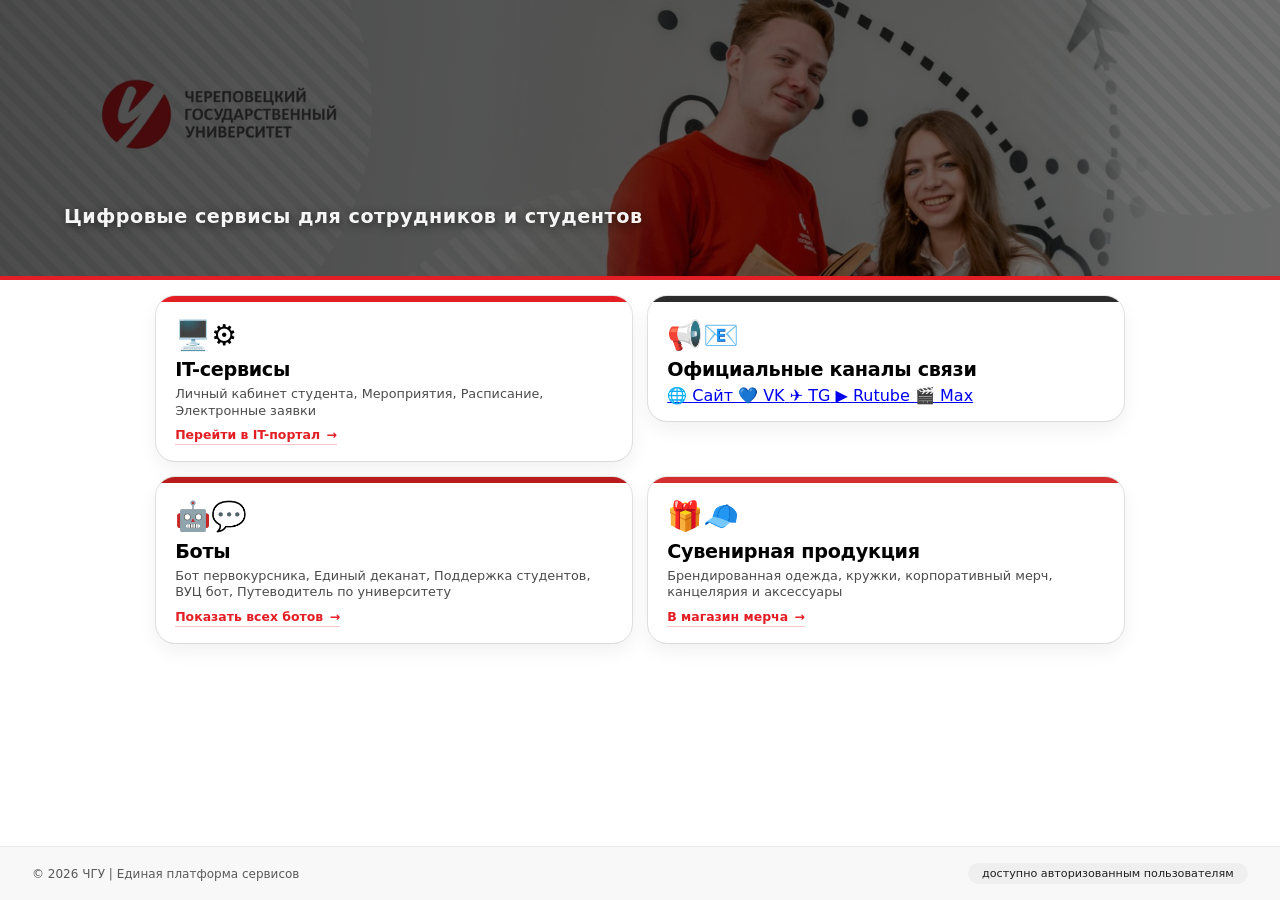
==== commit 9e1da1ee: "Update index.html" ====
--- a/index.html
+++ b/index.html
@@ -28,17 +28,32 @@
             </div>
 
             <!-- Официальные каналы связи -->
-            <div class="service-card" data-service="official-channels" data-url="https://www.chsu.ru">
+            <div class="service-card" data-service="official-channels">
                 <div class="card-accent"></div>
                 <div class="card-content">
                     <div class="card-icon">📢📧</div>
                     <div class="card-title">Официальные каналы связи</div>
-                    <div class="card-description">
-                        <a href="https://www.chsu.ru" target="_blank" class="channel-link">🌐 Сайт ЧГУ</a>
-                        <a href="https://rutube.ru/channel/25388328/" target="_blank" class="channel-link">▶️ Rutube</a>
-                        <a href="https://vk.com/chsu35" target="_blank" class="channel-link">💙 ВКонтакте</a>
-                        <a href="https://t.me/s/chsu_35" target="_blank" class="channel-link">✈️ Telegram</a>
-                        <a href="https://max.ru/id3528051834_biz" target="_blank" class="channel-link">🎬 Max</a>
+                    <div class="channels-grid">
+                        <a href="https://www.chsu.ru" target="_blank" class="channel-icon" title="Сайт ЧГУ">
+                            <span class="icon-circle">🌐</span>
+                            <span class="icon-label">Сайт</span>
+                        </a>
+                        <a href="https://vk.com/chsu35" target="_blank" class="channel-icon" title="ВКонтакте">
+                            <span class="icon-circle">💙</span>
+                            <span class="icon-label">VK</span>
+                        </a>
+                        <a href="https://t.me/s/chsu_35" target="_blank" class="channel-icon" title="Telegram">
+                            <span class="icon-circle">✈️</span>
+                            <span class="icon-label">TG</span>
+                        </a>
+                        <a href="https://rutube.ru/channel/25388328/" target="_blank" class="channel-icon" title="Rutube">
+                            <span class="icon-circle">▶️</span>
+                            <span class="icon-label">Rutube</span>
+                        </a>
+                        <a href="https://max.ru/id3528051834_biz" target="_blank" class="channel-icon" title="Max">
+                            <span class="icon-circle">🎬</span>
+                            <span class="icon-label">Max</span>
+                        </a>
                     </div>
                 </div>
             </div>
--- a/css/main.css
+++ b/css/main.css
@@ -65,6 +65,7 @@
     max-width: 1000px;
     width: 100%;
     margin: 0 auto;
+    align-items: start;
 }
 
 .service-card {
@@ -145,6 +146,20 @@
     gap: 0.75rem;
     border-bottom-color: #e31e24;
     color: #b11218;
+}
+
+.channel-link {
+    display: block;
+    color: #4b4b4b;
+    text-decoration: none;
+    font-size: 0.8rem;
+    padding: 0.25rem 0;
+    transition: color 0.2s;
+    line-height: 1.4;
+}
+
+.channel-link:hover {
+    color: #e31e24;
 }
 
 .footer-note {
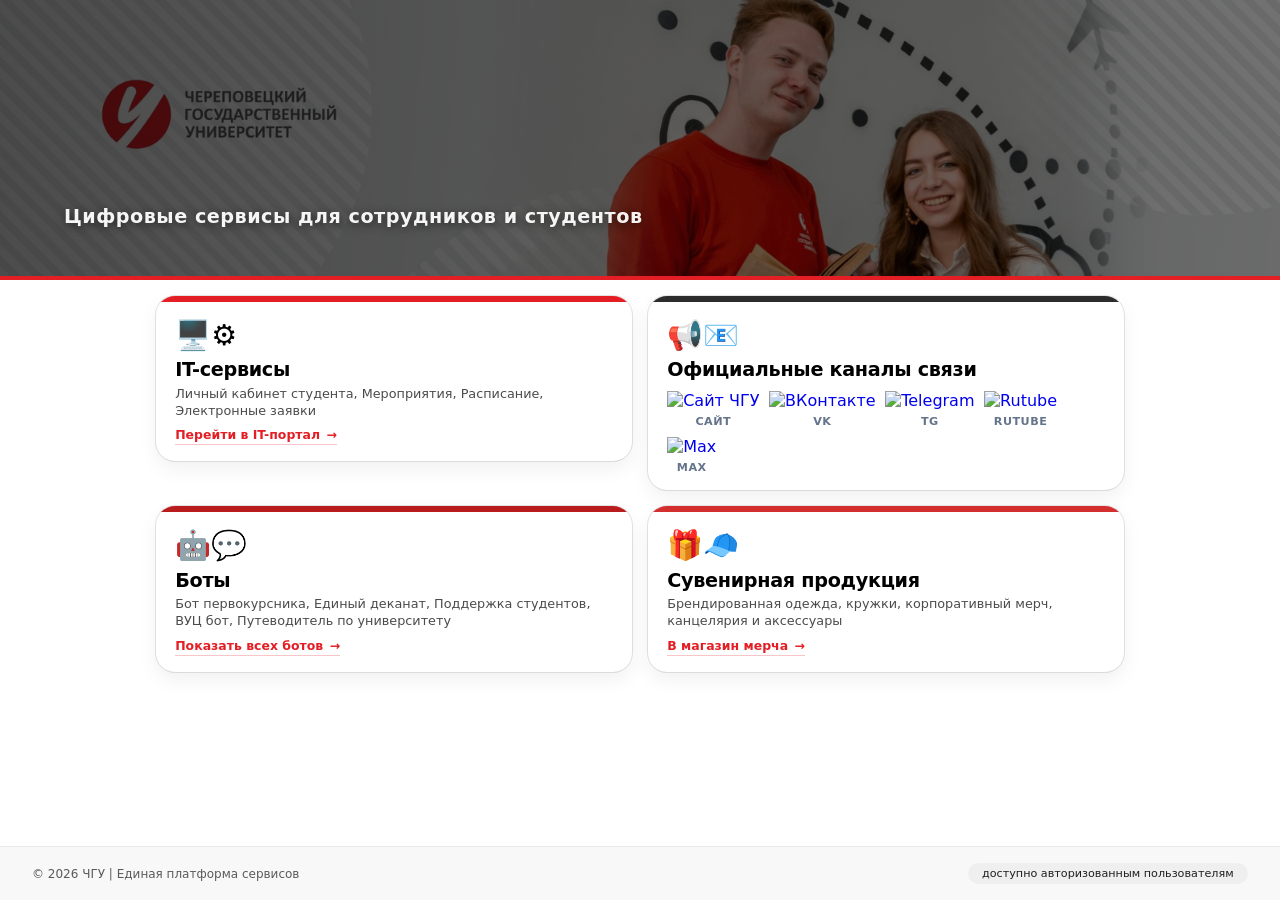
==== commit dc5c8e0e: "Update index.html" ====
--- a/index.html
+++ b/index.html
@@ -35,23 +35,23 @@
                     <div class="card-title">Официальные каналы связи</div>
                     <div class="channels-grid">
                         <a href="https://www.chsu.ru" target="_blank" class="channel-icon" title="Сайт ЧГУ">
-                            <span class="icon-circle">🌐</span>
+                            <img src="https://www.chsu.ru/favicon.ico" alt="Сайт ЧГУ" class="channel-logo">
                             <span class="icon-label">Сайт</span>
                         </a>
                         <a href="https://vk.com/chsu35" target="_blank" class="channel-icon" title="ВКонтакте">
-                            <span class="icon-circle">💙</span>
+                            <img src="https://vk.com/images/icons/favicons/fav_logo.ico" alt="ВКонтакте" class="channel-logo">
                             <span class="icon-label">VK</span>
                         </a>
                         <a href="https://t.me/s/chsu_35" target="_blank" class="channel-icon" title="Telegram">
-                            <span class="icon-circle">✈️</span>
+                            <img src="https://telegram.org/img/favicon.ico" alt="Telegram" class="channel-logo">
                             <span class="icon-label">TG</span>
                         </a>
                         <a href="https://rutube.ru/channel/25388328/" target="_blank" class="channel-icon" title="Rutube">
-                            <span class="icon-circle">▶️</span>
+                            <img src="https://rutube.ru/favicon.ico" alt="Rutube" class="channel-logo">
                             <span class="icon-label">Rutube</span>
                         </a>
                         <a href="https://max.ru/id3528051834_biz" target="_blank" class="channel-icon" title="Max">
-                            <span class="icon-circle">🎬</span>
+                            <img src="https://max.ru/favicon.ico" alt="Max" class="channel-logo">
                             <span class="icon-label">Max</span>
                         </a>
                     </div>
--- a/css/main.css
+++ b/css/main.css
@@ -148,18 +148,48 @@
     color: #b11218;
 }
 
-.channel-link {
-    display: block;
-    color: #4b4b4b;
+.channels-grid {
+    display: flex;
+    flex-wrap: wrap;
+    gap: 0.6rem;
+    margin-top: 0.3rem;
+}
+
+.channel-icon {
+    display: flex;
+    flex-direction: column;
+    align-items: center;
     text-decoration: none;
-    font-size: 0.8rem;
-    padding: 0.25rem 0;
-    transition: color 0.2s;
-    line-height: 1.4;
-}
-
-.channel-link:hover {
-    color: #e31e24;
+    gap: 0.3rem;
+    transition: transform 0.2s;
+}
+
+.channel-icon:hover {
+    transform: translateY(-3px);
+}
+
+.icon-circle {
+    width: 3rem;
+    height: 3rem;
+    border-radius: 50%;
+    background: #f1f5f9;
+    display: flex;
+    align-items: center;
+    justify-content: center;
+    font-size: 1.4rem;
+    transition: background 0.2s;
+}
+
+.channel-icon:hover .icon-circle {
+    background: #e31e24;
+}
+
+.icon-label {
+    font-size: 0.7rem;
+    font-weight: 600;
+    color: #64748b;
+    text-transform: uppercase;
+    letter-spacing: 0.5px;
 }
 
 .footer-note {
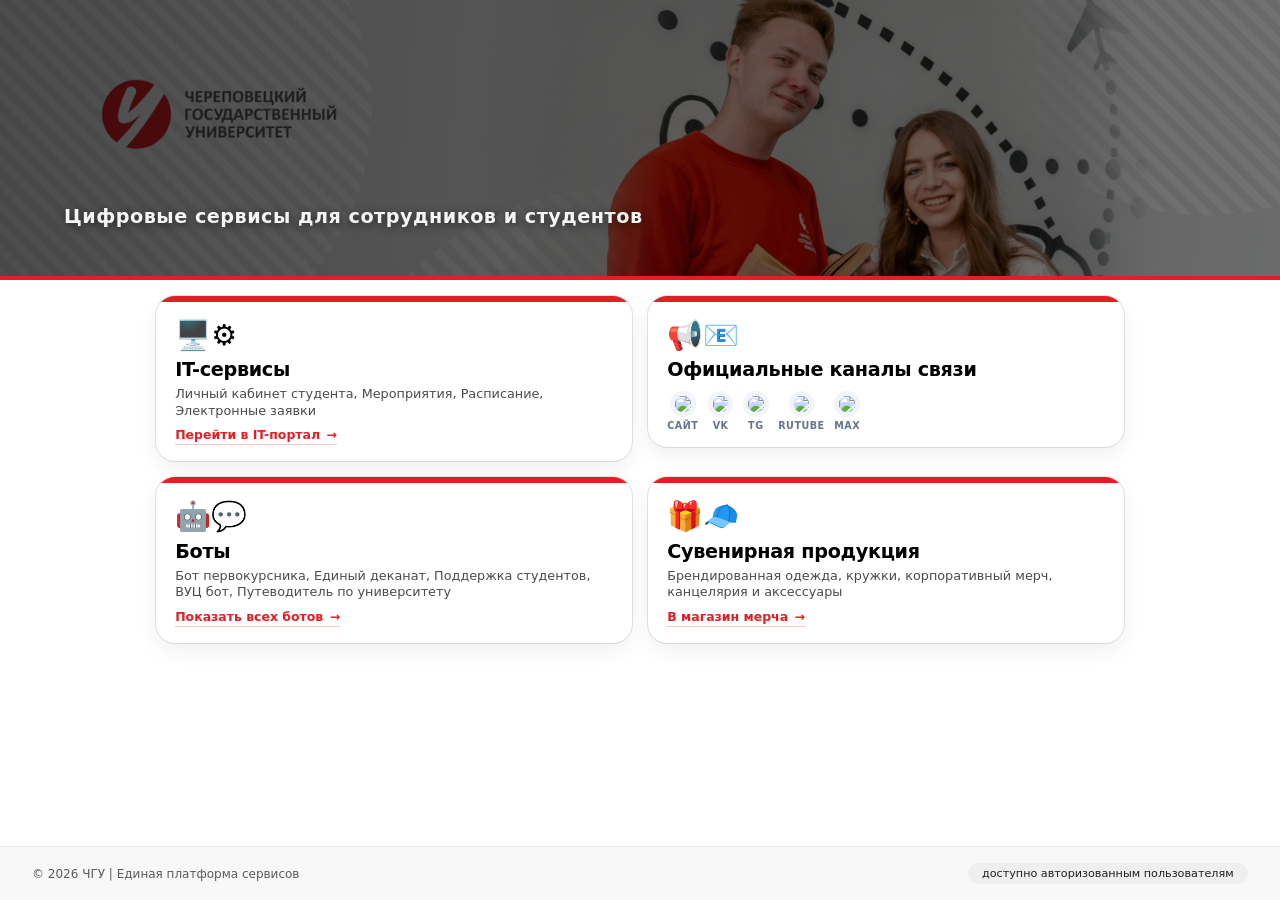
==== commit e1705a04: "Update index.html" ====
--- a/index.html
+++ b/index.html
@@ -35,7 +35,7 @@
                     <div class="card-title">Официальные каналы связи</div>
                     <div class="channels-grid">
                         <a href="https://www.chsu.ru" target="_blank" class="channel-icon" title="Сайт ЧГУ">
-                            <img src="https://www.chsu.ru/favicon.ico" alt="Сайт ЧГУ" class="channel-logo">
+                            <img src="https://encrypted-tbn0.gstatic.com/images?q=tbn:ANd9GcRaWlWDiTcKY4wYWaORoqJkhvD5RAX_vrrCQBIflfols_wkzXTFzvN_jj0&s=10" alt="Сайт ЧГУ" class="channel-logo">
                             <span class="icon-label">Сайт</span>
                         </a>
                         <a href="https://vk.com/chsu35" target="_blank" class="channel-icon" title="ВКонтакте">
@@ -43,11 +43,11 @@
                             <span class="icon-label">VK</span>
                         </a>
                         <a href="https://t.me/s/chsu_35" target="_blank" class="channel-icon" title="Telegram">
-                            <img src="https://telegram.org/img/favicon.ico" alt="Telegram" class="channel-logo">
+                            <img src="https://upload.wikimedia.org/wikipedia/commons/thumb/8/83/Telegram_2019_Logo.svg/960px-Telegram_2019_Logo.svg.png" alt="Telegram" class="channel-logo">
                             <span class="icon-label">TG</span>
                         </a>
                         <a href="https://rutube.ru/channel/25388328/" target="_blank" class="channel-icon" title="Rutube">
-                            <img src="https://rutube.ru/favicon.ico" alt="Rutube" class="channel-logo">
+                            <img src="https://habrastorage.org/getpro/moikrug/uploads/company/100/004/548/2/logo/medium_aee8d387f1dd8d0ef2ea7380c4b3bb26.jpg" alt="Rutube" class="channel-logo">
                             <span class="icon-label">Rutube</span>
                         </a>
                         <a href="https://max.ru/id3528051834_biz" target="_blank" class="channel-icon" title="Max">
--- a/css/main.css
+++ b/css/main.css
@@ -96,9 +96,9 @@
 }
 
 .service-card:nth-child(1) .card-accent { background: #e31e24; }
-.service-card:nth-child(2) .card-accent { background: #2c2c2c; }
-.service-card:nth-child(3) .card-accent { background: #b91c1c; }
-.service-card:nth-child(4) .card-accent { background: #d32f2f; }
+.service-card:nth-child(2) .card-accent { background: #e31e24; }
+.service-card:nth-child(3) .card-accent { background: #e31e24; }
+.service-card:nth-child(4) .card-accent { background: #e31e24; }
 
 .card-content {
     padding: 1rem 1.2rem 1rem 1.2rem;
@@ -160,32 +160,31 @@
     flex-direction: column;
     align-items: center;
     text-decoration: none;
-    gap: 0.3rem;
+    gap: 0.2rem;
     transition: transform 0.2s;
 }
 
 .channel-icon:hover {
-    transform: translateY(-3px);
-}
-
-.icon-circle {
-    width: 3rem;
-    height: 3rem;
+    transform: translateY(-2px);
+}
+
+.channel-logo {
+    width: 1.6rem;
+    height: 1.6rem;
     border-radius: 50%;
     background: #f1f5f9;
-    display: flex;
-    align-items: center;
-    justify-content: center;
-    font-size: 1.4rem;
-    transition: background 0.2s;
-}
-
-.channel-icon:hover .icon-circle {
+    padding: 0.3rem;
+    object-fit: contain;
+    transition: background 0.2s, transform 0.2s;
+}
+
+.channel-icon:hover .channel-logo {
     background: #e31e24;
+    transform: scale(1.1);
 }
 
 .icon-label {
-    font-size: 0.7rem;
+    font-size: 0.6rem;
     font-weight: 600;
     color: #64748b;
     text-transform: uppercase;
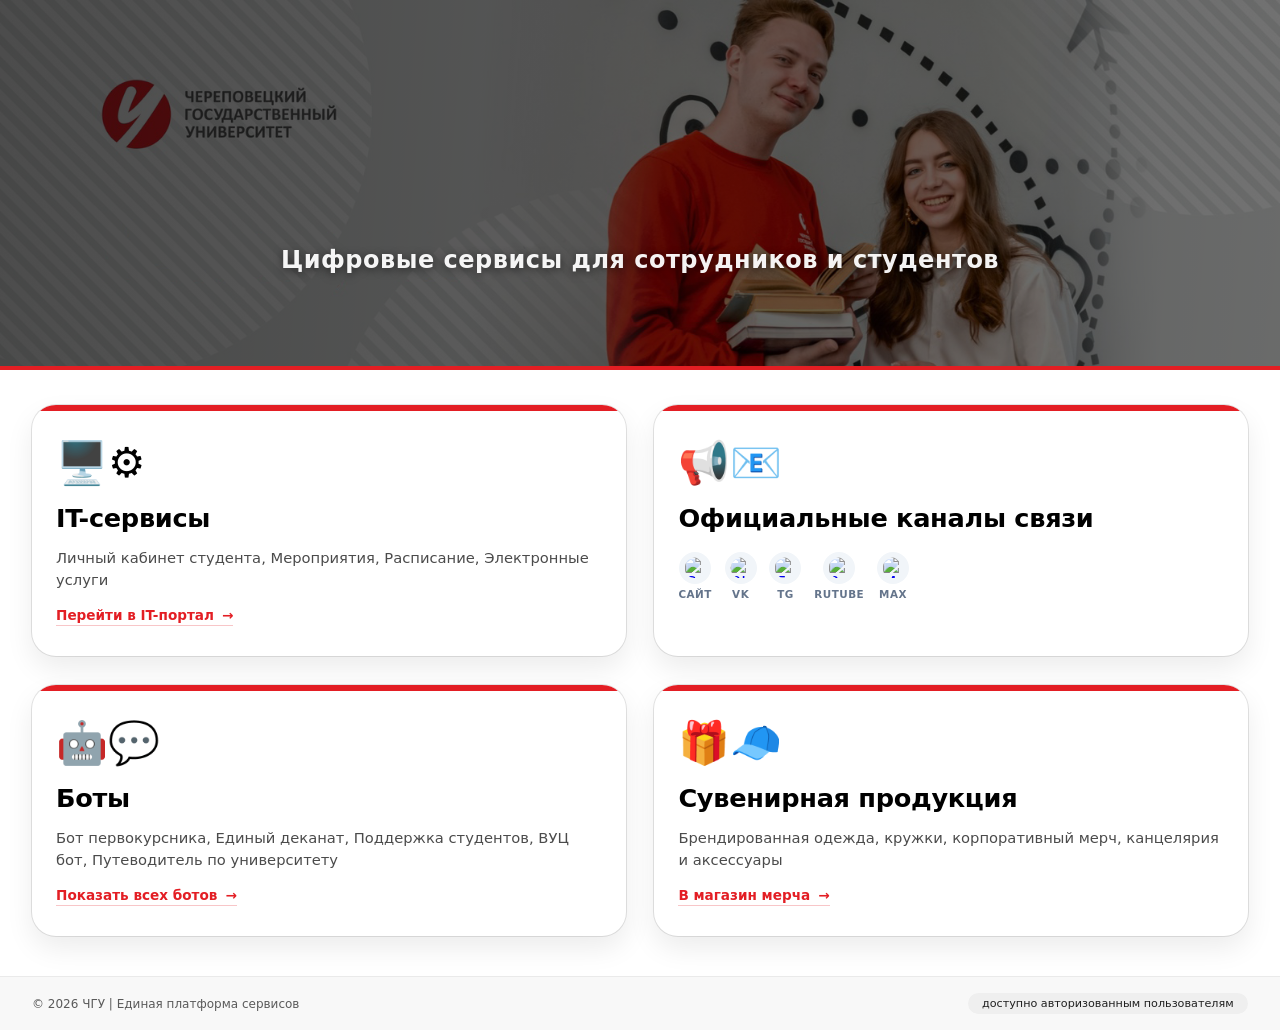
==== commit 5e85a94e: "Update index.html" ====
--- a/index.html
+++ b/index.html
@@ -22,7 +22,7 @@
                 <div class="card-content">
                     <div class="card-icon">🖥️⚙️</div>
                     <div class="card-title">IT-сервисы</div>
-                    <div class="card-description">Личный кабинет студента, Мероприятия, Расписание, Электронные заявки</div>
+                    <div class="card-description">Личный кабинет студента, Мероприятия, Расписание, Электронные услуги</div>
                     <span class="card-link">Перейти в IT-портал <span>→</span></span>
                 </div>
             </div>
--- a/css/main.css
+++ b/css/main.css
@@ -25,9 +25,9 @@
     background-image: url('../images/bpzUmNObzbA.png');
     background-position: top center;
     background-repeat: no-repeat;
-    height: 280px;
+    height: 370px;
     background-size: cover;
-    border-bottom: 4px solid #e31e24;
+    border-bottom: 4px solid #e31e23;
     isolation: isolate;
     display: flex;
     flex-direction: column;
@@ -35,23 +35,26 @@
     padding: 0 4rem;
 }
 
-.header-overlay {
-    position: absolute;
-    top: 0;
-    left: 0;
-    width: 100%;
-    height: 100%;
-    background: linear-gradient(95deg, rgba(0,0,0,0.7) 0%, rgba(0,0,0,0.55) 100%);
-    display: flex;
-    flex-direction: column;
-    justify-content: flex-end;
-    padding: 0 4rem 3rem 4rem;
-    z-index: 1;
-}
+.header-overlay { 
+  position: absolute; 
+  top: 0; 
+  left: 0; 
+  width: 100%; 
+  height: 100%; 
+  background: linear-gradient(95deg, rgba(0,0,0,0.7) 0%, rgba(0,0,0,0.55) 100%); 
+  display: flex; 
+  justify-content: flex-end; 
+  align-items: center; 
+  flex-direction: column; 
+  padding: 3rem 4rem 92.5px 4rem; 
+  z-index: 1; 
+  box-sizing: border-box; 
+}
+
 
 .header-overlay p {
     color: rgba(255,255,255,0.95);
-    font-size: 1.2rem;
+    font-size: 1.5rem;
     font-weight: 600;
     text-shadow: 0 2px 8px rgba(0,0,0,0.5);
     letter-spacing: 0.5px;
@@ -60,24 +63,23 @@
 .services-grid {
     display: grid;
     grid-template-columns: repeat(2, 1fr);
-    gap: 1rem;
-    padding: 1rem;
-    max-width: 1000px;
+    gap: 1.8rem;
+    padding: 2.2rem 2rem 2.5rem 2rem;
+    max-width: 1280px;
     width: 100%;
     margin: 0 auto;
-    align-items: start;
+    align-items: stretch;
 }
 
 .service-card {
     background: #ffffff;
-    border-radius: 1.2rem;
-    box-shadow: 0 8px 20px rgba(0, 0, 0, 0.06), 0 0 0 1px #e5e5e5;
+    border-radius: 1.5rem;
+    box-shadow: 0 12px 28px rgba(0, 0, 0, 0.08), 0 0 0 1px #e5e5e5;
     transition: transform 0.25s cubic-bezier(0.2, 0, 0, 1), box-shadow 0.25s;
     overflow: hidden;
     cursor: pointer;
     display: flex;
     flex-direction: column;
-    height: fit-content;
 }
 
 .service-card:hover {
@@ -95,51 +97,48 @@
     background: #e31e24;
 }
 
-.service-card:nth-child(1) .card-accent { background: #e31e24; }
-.service-card:nth-child(2) .card-accent { background: #e31e24; }
-.service-card:nth-child(3) .card-accent { background: #e31e24; }
-.service-card:nth-child(4) .card-accent { background: #e31e24; }
-
 .card-content {
-    padding: 1rem 1.2rem 1rem 1.2rem;
-    display: flex;
-    flex-direction: column;
+    padding: 1.7rem 1.5rem 1.9rem 1.5rem;
+    display: flex;
+    flex-direction: column;
+    flex: 1;
 }
 
 .card-icon {
-    font-size: 1.8rem;
-    margin-bottom: 0.4rem;
+    font-size: 2.6rem;
+    margin-bottom: 1rem;
     display: inline-block;
 }
 
 .card-title {
-    font-size: 1.2rem;
+    font-size: 1.6rem;
     font-weight: 700;
     color: #000000;
     letter-spacing: -0.3px;
-    margin-bottom: 0.3rem;
+    margin-bottom: 0.8rem;
     line-height: 1.2;
 }
 
 .card-description {
-    font-size: 0.8rem;
+    font-size: 0.92rem;
     color: #4b4b4b;
-    line-height: 1.3;
-    margin-bottom: 0.5rem;
+    line-height: 1.5;
+    margin-bottom: 1rem;
 }
 
 .card-link {
     display: inline-flex;
     align-items: center;
-    gap: 0.4rem;
+    gap: 0.5rem;
     font-weight: 600;
-    font-size: 0.78rem;
+    font-size: 0.85rem;
     color: #e31e24;
     text-decoration: none;
     border-bottom: 1.5px solid rgba(227, 30, 36, 0.25);
     transition: gap 0.2s, border-color 0.2s;
     width: fit-content;
     padding-bottom: 2px;
+    margin-top: auto;
 }
 
 .card-link:hover {
@@ -151,7 +150,7 @@
 .channels-grid {
     display: flex;
     flex-wrap: wrap;
-    gap: 0.6rem;
+    gap: 0.8rem;
     margin-top: 0.3rem;
 }
 
@@ -160,7 +159,7 @@
     flex-direction: column;
     align-items: center;
     text-decoration: none;
-    gap: 0.2rem;
+    gap: 0.25rem;
     transition: transform 0.2s;
 }
 
@@ -169,11 +168,11 @@
 }
 
 .channel-logo {
-    width: 1.6rem;
-    height: 1.6rem;
+    width: 2rem;
+    height: 2rem;
     border-radius: 50%;
     background: #f1f5f9;
-    padding: 0.3rem;
+    padding: 0.35rem;
     object-fit: contain;
     transition: background 0.2s, transform 0.2s;
 }
@@ -184,7 +183,7 @@
 }
 
 .icon-label {
-    font-size: 0.6rem;
+    font-size: 0.65rem;
     font-weight: 600;
     color: #64748b;
     text-transform: uppercase;
